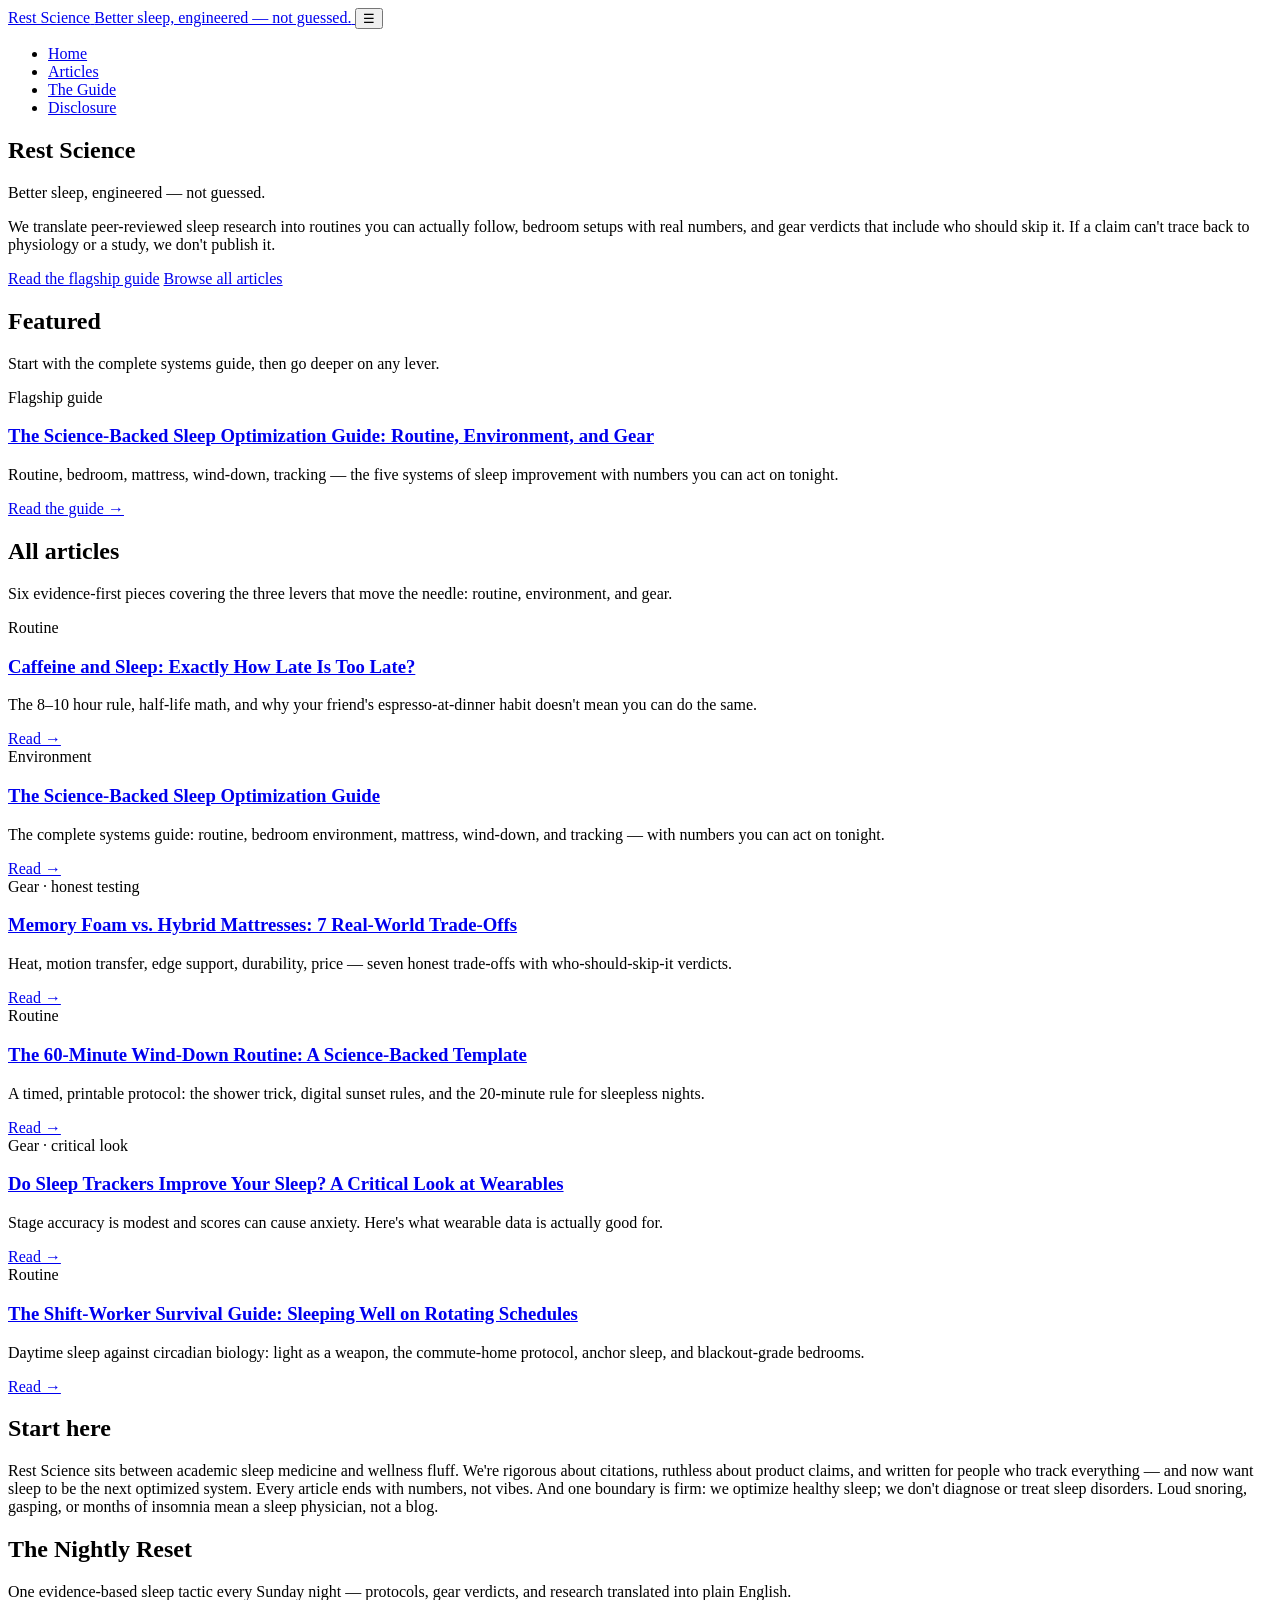
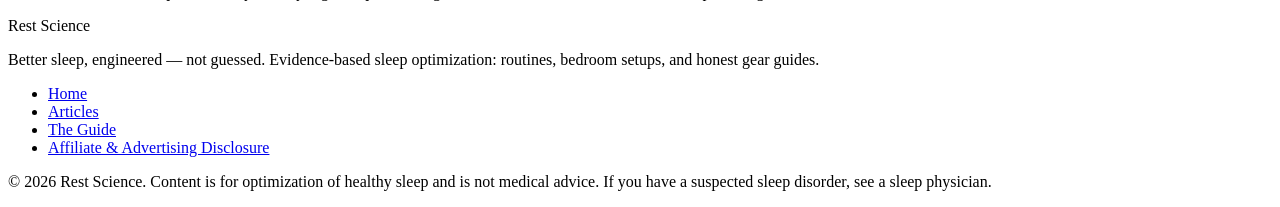
==== index.html @ cabb4f99 "Initial upload: Rest Science - sleep optimization" ====
<!DOCTYPE html>
<html lang="en">
<head>
  <meta charset="utf-8">
  <meta name="viewport" content="width=device-width, initial-scale=1">
  <title>Rest Science — Better Sleep, Engineered, Not Guessed</title>
  <meta name="description" content="Rest Science turns peer-reviewed sleep research into practical routines, bedroom setups, and honest gear guides. Evidence-first sleep optimization — no vibes, no miracle gadgets.">
  <meta property="og:title" content="Rest Science — Better Sleep, Engineered, Not Guessed">
  <meta property="og:description" content="Evidence-based sleep improvement: routines, bedroom environment, and honest gear guides, all traced to real sleep physiology.">
  <meta property="og:type" content="website">
  <meta property="og:url" content="https://sleep-optimization.pages.dev/">
  <!-- MEDIVAVINE/JOURNEY: paste ad network script here -->
  <link rel="stylesheet" href="styles.css">
  <link rel="icon" href="data:image/svg+xml,<svg xmlns='http://www.w3.org/2000/svg' viewBox='0 0 100 100'><circle cx='50' cy='50' r='44' fill='%234338ca'/><path d='M64 22a30 30 0 1 0 14 56 34 34 0 0 1-14-56z' fill='%2314142b'/></svg>">
</head>
<body>
  <header class="site-header">
    <div class="wrap">
      <a class="brand" href="index.html" aria-label="Rest Science home">
        <span class="brand-mark" aria-hidden="true"></span>
        <span>
          <span class="brand-name">Rest Science</span>
          <span class="brand-tag">Better sleep, engineered — not guessed.</span>
        </span>
      </a>
      <button class="nav-toggle" aria-label="Toggle navigation" aria-expanded="false" aria-controls="mainNav">☰</button>
      <nav class="main-nav" id="mainNav" aria-label="Main navigation">
        <ul>
          <li><a href="index.html">Home</a></li>
          <li><a href="index.html#articles">Articles</a></li>
          <li><a href="articles/the-science-backed-sleep-optimization-guide.html">The Guide</a></li>
          <li><a href="disclosure.html">Disclosure</a></li>
        </ul>
      </nav>
    </div>
  </header>

  <main>
    <section class="hero">
      <div class="hero-inner">
        <h1>Rest Science</h1>
        <p class="tagline">Better sleep, engineered — not guessed.</p>
        <p class="pitch">We translate peer-reviewed sleep research into routines you can actually follow, bedroom setups with real numbers, and gear verdicts that include who should skip it. If a claim can't trace back to physiology or a study, we don't publish it.</p>
        <div class="btn-row">
          <a class="btn" href="articles/the-science-backed-sleep-optimization-guide.html">Read the flagship guide</a>
          <a class="btn btn-ghost" href="#articles">Browse all articles</a>
        </div>
      </div>
    </section>

    <section class="section" aria-labelledby="featured-heading">
      <div class="wrap">
        <h2 class="section-title" id="featured-heading">Featured</h2>
        <p class="section-sub">Start with the complete systems guide, then go deeper on any lever.</p>
        <div class="card-grid">
          <article class="card card-featured">
            <span class="card-kicker">Flagship guide</span>
            <h3><a href="articles/the-science-backed-sleep-optimization-guide.html">The Science-Backed Sleep Optimization Guide: Routine, Environment, and Gear</a></h3>
            <p>Routine, bedroom, mattress, wind-down, tracking — the five systems of sleep improvement with numbers you can act on tonight.</p>
            <a class="read-more" href="articles/the-science-backed-sleep-optimization-guide.html">Read the guide →</a>
          </article>
        </div>
      </div>
    </section>

    <section class="section" id="articles" aria-labelledby="articles-heading" style="padding-top:0">
      <div class="wrap">
        <h2 class="section-title" id="articles-heading">All articles</h2>
        <p class="section-sub">Six evidence-first pieces covering the three levers that move the needle: routine, environment, and gear.</p>
        <div class="card-grid">
          <article class="card">
            <span class="card-kicker">Routine</span>
            <h3><a href="articles/caffeine-and-sleep-exactly-how-late-is-too-late.html">Caffeine and Sleep: Exactly How Late Is Too Late?</a></h3>
            <p>The 8–10 hour rule, half-life math, and why your friend's espresso-at-dinner habit doesn't mean you can do the same.</p>
            <a class="read-more" href="articles/caffeine-and-sleep-exactly-how-late-is-too-late.html">Read →</a>
          </article>
          <article class="card">
            <span class="card-kicker">Environment</span>
            <h3><a href="articles/the-science-backed-sleep-optimization-guide.html">The Science-Backed Sleep Optimization Guide</a></h3>
            <p>The complete systems guide: routine, bedroom environment, mattress, wind-down, and tracking — with numbers you can act on tonight.</p>
            <a class="read-more" href="articles/the-science-backed-sleep-optimization-guide.html">Read →</a>
          </article>
          <article class="card">
            <span class="card-kicker">Gear · honest testing</span>
            <h3><a href="articles/memory-foam-vs-hybrid-mattresses-7-real-world-trade-offs.html">Memory Foam vs. Hybrid Mattresses: 7 Real-World Trade-Offs</a></h3>
            <p>Heat, motion transfer, edge support, durability, price — seven honest trade-offs with who-should-skip-it verdicts.</p>
            <a class="read-more" href="articles/memory-foam-vs-hybrid-mattresses-7-real-world-trade-offs.html">Read →</a>
          </article>
          <article class="card">
            <span class="card-kicker">Routine</span>
            <h3><a href="articles/the-60-minute-wind-down-routine-a-science-backed-template.html">The 60-Minute Wind-Down Routine: A Science-Backed Template</a></h3>
            <p>A timed, printable protocol: the shower trick, digital sunset rules, and the 20-minute rule for sleepless nights.</p>
            <a class="read-more" href="articles/the-60-minute-wind-down-routine-a-science-backed-template.html">Read →</a>
          </article>
          <article class="card">
            <span class="card-kicker">Gear · critical look</span>
            <h3><a href="articles/do-sleep-trackers-improve-your-sleep-a-critical-look-at-wearables.html">Do Sleep Trackers Improve Your Sleep? A Critical Look at Wearables</a></h3>
            <p>Stage accuracy is modest and scores can cause anxiety. Here's what wearable data is actually good for.</p>
            <a class="read-more" href="articles/do-sleep-trackers-improve-your-sleep-a-critical-look-at-wearables.html">Read →</a>
          </article>
          <article class="card">
            <span class="card-kicker">Routine</span>
            <h3><a href="articles/the-shift-worker-survival-guide.html">The Shift-Worker Survival Guide: Sleeping Well on Rotating Schedules</a></h3>
            <p>Daytime sleep against circadian biology: light as a weapon, the commute-home protocol, anchor sleep, and blackout-grade bedrooms.</p>
            <a class="read-more" href="articles/the-shift-worker-survival-guide.html">Read →</a>
          </article>
        </div>
      </div>
    </section>

    <section class="section band" aria-labelledby="start-heading">
      <div class="wrap">
        <div class="start-here">
          <h2 id="start-heading">Start here</h2>
          <p>Rest Science sits between academic sleep medicine and wellness fluff. We're rigorous about citations, ruthless about product claims, and written for people who track everything — and now want sleep to be the next optimized system. Every article ends with numbers, not vibes. And one boundary is firm: we optimize healthy sleep; we don't diagnose or treat sleep disorders. Loud snoring, gasping, or months of insomnia mean a sleep physician, not a blog.</p>
        </div>
        <div class="newsletter-card">
          <h2>The Nightly Reset</h2>
          <p>One evidence-based sleep tactic every Sunday night — protocols, gear verdicts, and research translated into plain English.</p>
          <!-- NEWSLETTER: paste Beehiiv/Substack embed here -->
        </div>
      </div>
    </section>
  </main>

  <footer class="site-footer">
    <div class="wrap">
      <div>
        <p class="footer-brand">Rest Science</p>
        <p class="footer-note">Better sleep, engineered — not guessed. Evidence-based sleep optimization: routines, bedroom setups, and honest gear guides.</p>
      </div>
      <nav class="footer-nav" aria-label="Footer navigation">
        <ul>
          <li><a href="index.html">Home</a></li>
          <li><a href="index.html#articles">Articles</a></li>
          <li><a href="articles/the-science-backed-sleep-optimization-guide.html">The Guide</a></li>
          <li><a href="disclosure.html">Affiliate &amp; Advertising Disclosure</a></li>
        </ul>
      </nav>
      <p class="footer-copy">© 2026 Rest Science. Content is for optimization of healthy sleep and is not medical advice. If you have a suspected sleep disorder, see a sleep physician.</p>
    </div>
  </footer>

  <script>
    (function () {
      var btn = document.querySelector('.nav-toggle');
      var nav = document.getElementById('mainNav');
      if (!btn || !nav) return;
      btn.addEventListener('click', function () {
        var open = nav.classList.toggle('open');
        btn.setAttribute('aria-expanded', open ? 'true' : 'false');
      });
    })();
  </script>
</body>
</html>
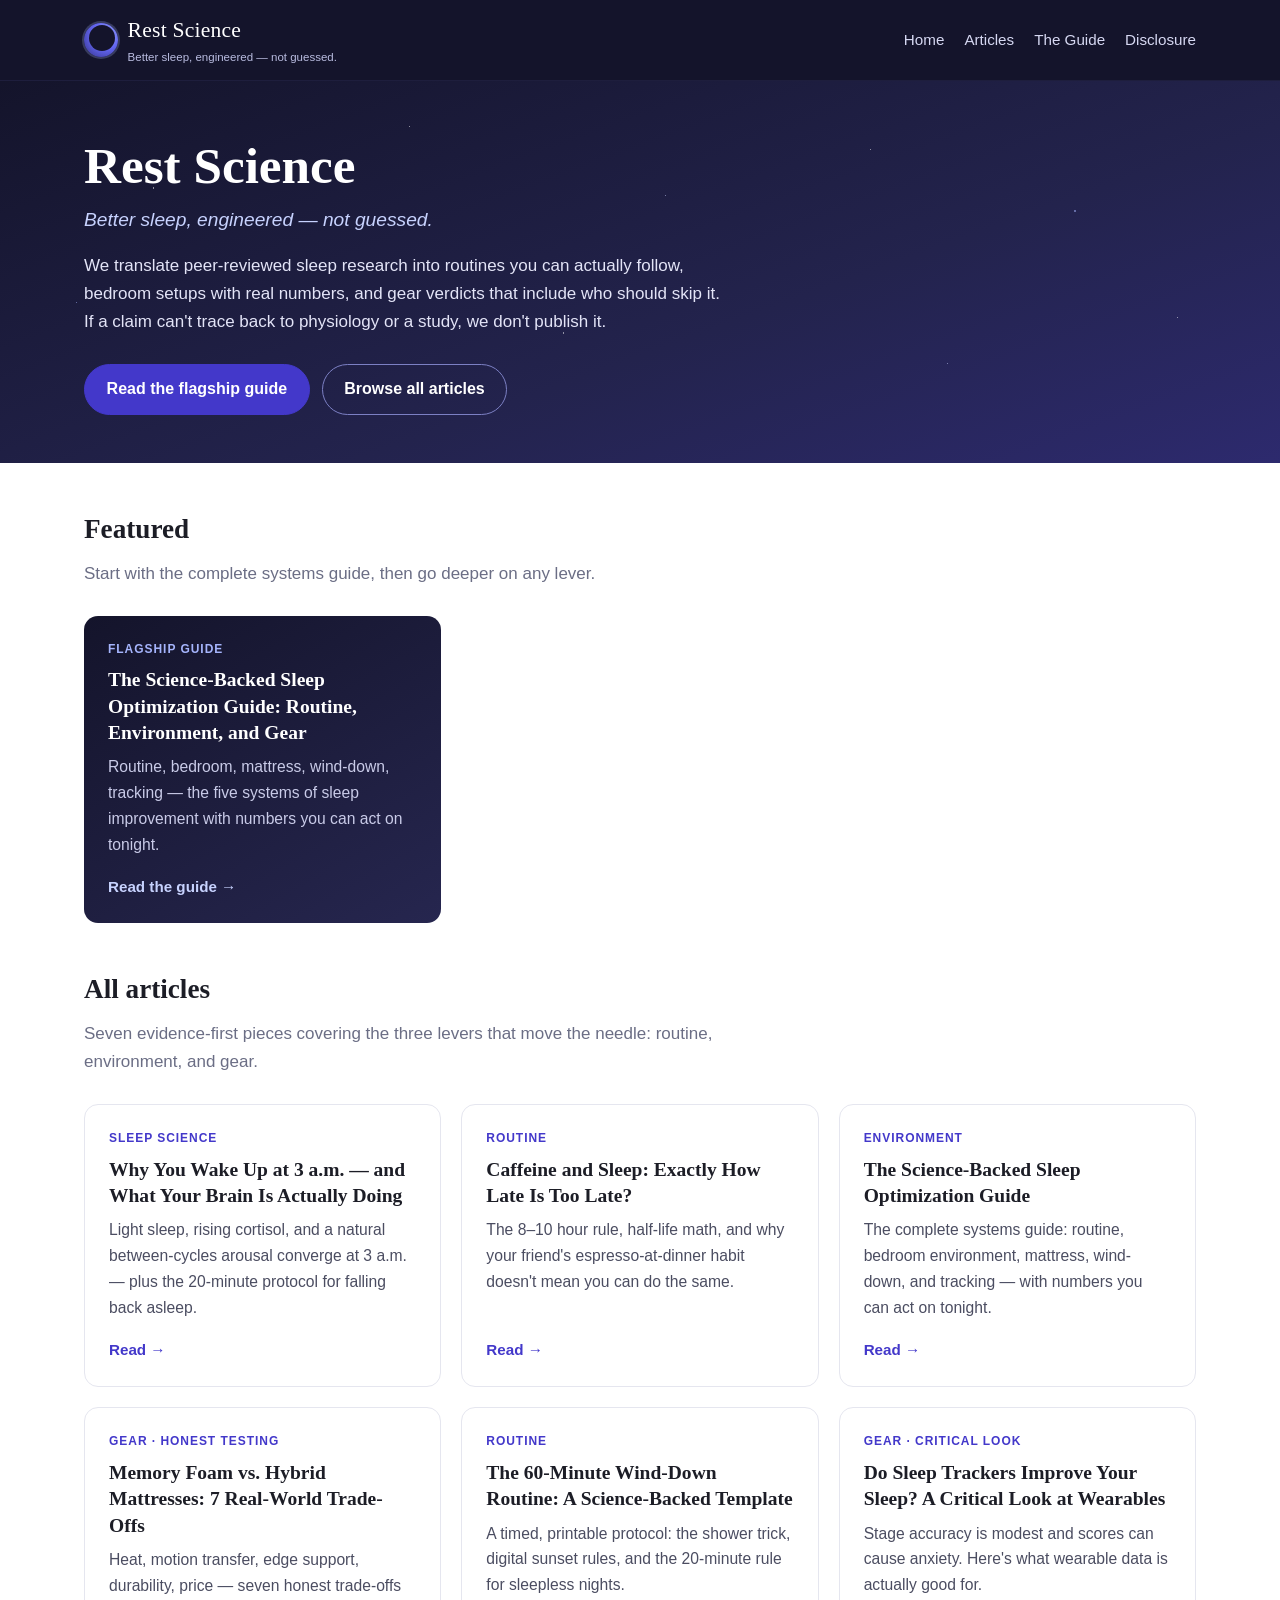
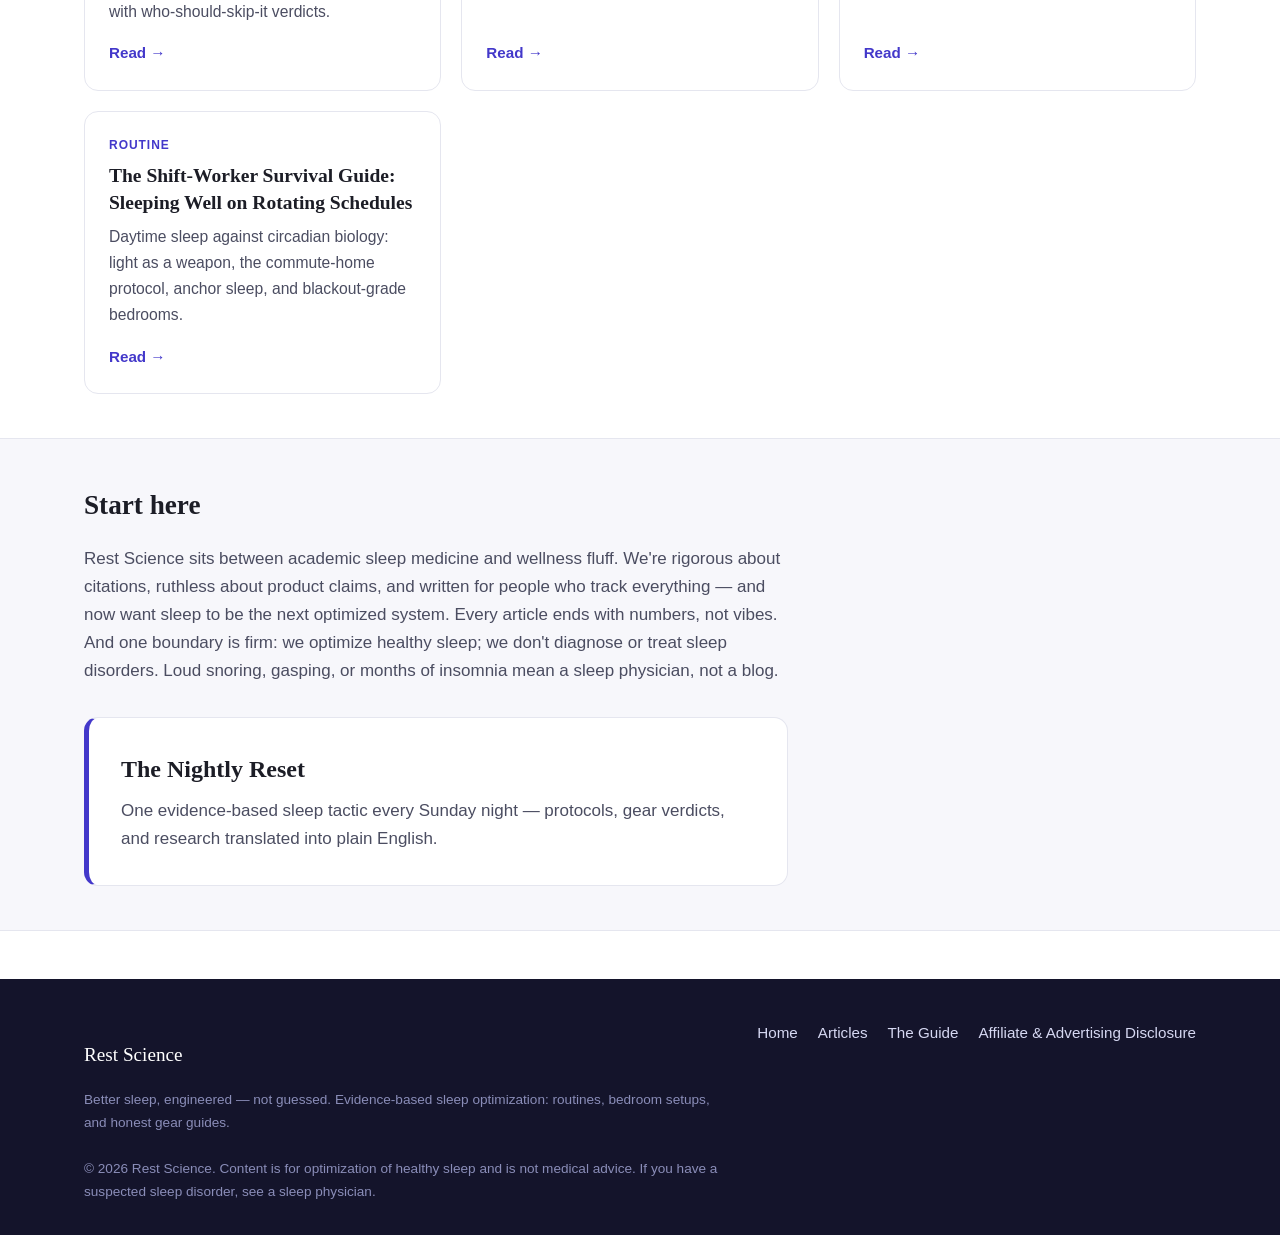
==== commit 0dc8f223: "Sync index.html with new article" ====
--- a/index.html
+++ b/index.html
@@ -66,8 +66,14 @@
     <section class="section" id="articles" aria-labelledby="articles-heading" style="padding-top:0">
       <div class="wrap">
         <h2 class="section-title" id="articles-heading">All articles</h2>
-        <p class="section-sub">Six evidence-first pieces covering the three levers that move the needle: routine, environment, and gear.</p>
+        <p class="section-sub">Seven evidence-first pieces covering the three levers that move the needle: routine, environment, and gear.</p>
         <div class="card-grid">
+          <article class="card">
+            <span class="card-kicker">Sleep science</span>
+            <h3><a href="articles/why-you-wake-up-at-3am-and-what-your-brain-is-actually-doing.html">Why You Wake Up at 3 a.m. — and What Your Brain Is Actually Doing</a></h3>
+            <p>Light sleep, rising cortisol, and a natural between-cycles arousal converge at 3 a.m. — plus the 20-minute protocol for falling back asleep.</p>
+            <a class="read-more" href="articles/why-you-wake-up-at-3am-and-what-your-brain-is-actually-doing.html">Read →</a>
+          </article>
           <article class="card">
             <span class="card-kicker">Routine</span>
             <h3><a href="articles/caffeine-and-sleep-exactly-how-late-is-too-late.html">Caffeine and Sleep: Exactly How Late Is Too Late?</a></h3>
--- a/styles.css
+++ b/styles.css
@@ -0,0 +1,280 @@
+/* Rest Science — sleep-optimization editorial blog styles
+   Mobile-first, no frameworks. Accent: deep indigo (#4338ca). */
+
+:root {
+  --accent: #4338ca;
+  --accent-dark: #3730a3;
+  --accent-soft: #eef0ff;
+  --ink: #1c1d26;
+  --ink-soft: #4b4d61;
+  --muted: #6b6e85;
+  --bg: #ffffff;
+  --bg-wash: #f7f7fb;
+  --night: #14142b;
+  --night-soft: #1e1e3d;
+  --line: #e5e6ef;
+  --radius: 14px;
+  --maxw: 72rem;
+  --maxw-article: 44rem;
+  --font: -apple-system, BlinkMacSystemFont, "Segoe UI", Inter, Roboto,
+    "Helvetica Neue", Arial, sans-serif;
+  --serif: Georgia, "Times New Roman", "Noto Serif", serif;
+}
+
+* { box-sizing: border-box; }
+html { scroll-behavior: smooth; }
+body {
+  margin: 0;
+  font-family: var(--font);
+  color: var(--ink);
+  background: var(--bg);
+  line-height: 1.65;
+  font-size: 1.0625rem;
+  -webkit-font-smoothing: antialiased;
+}
+
+img, svg { max-width: 100%; height: auto; }
+a { color: var(--accent); text-decoration: none; }
+a:hover { text-decoration: underline; }
+
+.wrap { max-width: var(--maxw); margin: 0 auto; padding: 0 1.25rem; }
+
+/* ---------- Header / nav ---------- */
+.site-header {
+  background: var(--night);
+  color: #fff;
+  position: sticky;
+  top: 0;
+  z-index: 50;
+  border-bottom: 1px solid var(--night-soft);
+}
+.site-header .wrap {
+  display: flex;
+  align-items: center;
+  justify-content: space-between;
+  gap: 1rem;
+  padding-top: 0.8rem;
+  padding-bottom: 0.8rem;
+}
+.brand { display: flex; align-items: center; gap: 0.6rem; color: #fff; }
+.brand:hover { text-decoration: none; }
+.brand-mark {
+  width: 34px; height: 34px; border-radius: 50%;
+  background: radial-gradient(circle at 65% 35%, #a5b4fc 0%, #6366f1 45%, #312e81 100%);
+  position: relative; flex: 0 0 auto;
+  box-shadow: 0 0 0 2px rgba(165,180,252,.25);
+}
+.brand-mark::after { /* crescent notch */
+  content: ""; position: absolute; right: 3px; top: 2px;
+  width: 26px; height: 26px; border-radius: 50%;
+  background: var(--night);
+}
+.brand-name { font-family: var(--serif); font-size: 1.35rem; letter-spacing: .01em; }
+.brand-tag { display: block; font-size: .72rem; color: #b9bce0; font-family: var(--font); }
+
+.main-nav ul {
+  list-style: none; margin: 0; padding: 0;
+  display: flex; gap: 1.25rem;
+}
+.main-nav a { color: #d6d8f2; font-size: .95rem; }
+.main-nav a:hover { color: #fff; }
+.nav-toggle {
+  display: none;
+  background: none; border: 1px solid #3d3f6e; border-radius: 8px;
+  color: #fff; font-size: 1.25rem; line-height: 1;
+  padding: .45rem .65rem; cursor: pointer;
+}
+
+/* ---------- Hero ---------- */
+.hero {
+  background: linear-gradient(160deg, var(--night) 0%, #23234d 60%, #2d2a6e 100%);
+  color: #fff;
+  padding: 3.5rem 0 3rem;
+  position: relative;
+  overflow: hidden;
+}
+.hero::before { /* starfield */
+  content: "";
+  position: absolute; inset: 0; pointer-events: none; opacity: .5;
+  background-image:
+    radial-gradient(1.5px 1.5px at 12% 28%, #fff 50%, transparent 51%),
+    radial-gradient(1px 1px at 32% 12%, #fff 50%, transparent 51%),
+    radial-gradient(1.5px 1.5px at 52% 30%, #c7d2fe 50%, transparent 51%),
+    radial-gradient(1px 1px at 68% 18%, #fff 50%, transparent 51%),
+    radial-gradient(2px 2px at 84% 34%, #a5b4fc 50%, transparent 51%),
+    radial-gradient(1px 1px at 92% 62%, #fff 50%, transparent 51%),
+    radial-gradient(1.5px 1.5px at 44% 66%, #fff 50%, transparent 51%),
+    radial-gradient(1px 1px at 74% 74%, #c7d2fe 50%, transparent 51%),
+    radial-gradient(1.5px 1.5px at 22% 78%, #fff 50%, transparent 51%),
+    radial-gradient(1px 1px at 6% 58%, #a5b4fc 50%, transparent 51%);
+}
+.hero-inner { position: relative; max-width: var(--maxw); margin: 0 auto; padding: 0 1.25rem; }
+.hero h1 {
+  font-family: var(--serif);
+  font-size: clamp(2.1rem, 5vw, 3.2rem);
+  margin: 0 0 .5rem; line-height: 1.15;
+}
+.hero .tagline { font-size: 1.2rem; color: #c7d2fe; margin: 0 0 1rem; font-style: italic; }
+.hero .pitch { max-width: 40rem; color: #e3e4f7; margin: 0 0 1.75rem; }
+.hero .btn-row { display: flex; flex-wrap: wrap; gap: .75rem; }
+
+/* ---------- Buttons ---------- */
+.btn {
+  display: inline-block;
+  background: var(--accent); color: #fff;
+  padding: .7rem 1.35rem; border-radius: 999px;
+  font-weight: 600; font-size: 1rem;
+  border: 1px solid var(--accent);
+}
+.btn:hover { background: var(--accent-dark); border-color: var(--accent-dark); text-decoration: none; }
+.btn-ghost {
+  background: transparent; color: #fff; border: 1px solid #7c80c4;
+}
+.btn-ghost:hover { background: rgba(255,255,255,.08); border-color: #a5b4fc; }
+
+/* ---------- Sections ---------- */
+.section { padding: 2.75rem 0; }
+.section-title {
+  font-family: var(--serif);
+  font-size: 1.7rem; margin: 0 0 .5rem;
+}
+.section-sub { color: var(--muted); margin: 0 0 1.75rem; max-width: 44rem; }
+
+/* ---------- Cards ---------- */
+.card-grid {
+  display: grid;
+  grid-template-columns: 1fr;
+  gap: 1.25rem;
+}
+.card {
+  border: 1px solid var(--line); border-radius: var(--radius);
+  padding: 1.5rem; background: #fff;
+  display: flex; flex-direction: column; gap: .5rem;
+  transition: box-shadow .18s ease, transform .18s ease;
+}
+.card:hover { box-shadow: 0 10px 28px rgba(20,20,60,.10); transform: translateY(-2px); }
+.card-kicker {
+  font-size: .75rem; font-weight: 700; letter-spacing: .08em;
+  text-transform: uppercase; color: var(--accent);
+}
+.card h3 { margin: 0; font-size: 1.22rem; line-height: 1.35; font-family: var(--serif); }
+.card h3 a { color: var(--ink); }
+.card h3 a:hover { color: var(--accent); }
+.card p { margin: 0; color: var(--ink-soft); font-size: .98rem; flex: 1; }
+.card .read-more { font-weight: 600; font-size: .95rem; margin-top: .5rem; }
+
+.card-featured {
+  background: linear-gradient(150deg, var(--night) 0%, #26264f 100%);
+  color: #eef0ff; border: none;
+}
+.card-featured h3 a { color: #fff; }
+.card-featured h3 a:hover { color: #c7d2fe; }
+.card-featured p { color: #c9cbe8; }
+.card-featured .card-kicker { color: #a5b4fc; }
+.card-featured .read-more { color: #c7d2fe; }
+
+/* ---------- Start-here / newsletter band ---------- */
+.band { background: var(--bg-wash); border-top: 1px solid var(--line); border-bottom: 1px solid var(--line); }
+.start-here { max-width: var(--maxw-article); }
+.start-here h2 { font-family: var(--serif); font-size: 1.7rem; margin: 0 0 .75rem; }
+.start-here p { color: var(--ink-soft); }
+
+.newsletter-card {
+  border: 1px solid var(--line); border-radius: var(--radius);
+  background: #fff; padding: 2rem; margin-top: 2rem;
+  max-width: var(--maxw-article);
+  border-left: 5px solid var(--accent);
+}
+.newsletter-card h2 { font-family: var(--serif); margin: 0 0 .5rem; font-size: 1.5rem; }
+.newsletter-card p { margin: 0; color: var(--ink-soft); }
+
+/* ---------- Article pages ---------- */
+.breadcrumb { font-size: .9rem; color: var(--muted); margin: 1.5rem 0 .5rem; }
+.breadcrumb a { color: var(--accent); }
+
+.article-body { max-width: var(--maxw-article); }
+.article-body h1 {
+  font-family: var(--serif);
+  font-size: clamp(1.9rem, 4.5vw, 2.6rem);
+  line-height: 1.2; margin: .5rem 0 1rem;
+}
+.byline { display: flex; flex-wrap: wrap; gap: .5rem 1rem; color: var(--muted); font-size: .92rem; margin-bottom: 1rem; }
+.byline .author { font-weight: 600; color: var(--ink-soft); }
+.lede { font-size: 1.15rem; color: var(--ink-soft); margin: 0 0 1.5rem; }
+.article-body h2 {
+  font-family: var(--serif); font-size: 1.5rem;
+  margin: 2.25rem 0 .75rem; padding-top: 1rem;
+  border-top: 1px solid var(--line);
+}
+.article-body h3 { font-size: 1.15rem; margin: 1.5rem 0 .5rem; }
+.article-body p, .article-body li { color: var(--ink-soft); }
+.article-body p strong, .article-body li strong { color: var(--ink); }
+.article-body ul, .article-body ol { padding-left: 1.4rem; }
+.article-body li { margin-bottom: .45rem; }
+.callout {
+  background: var(--accent-soft); border-left: 4px solid var(--accent);
+  border-radius: 0 var(--radius) var(--radius) 0;
+  padding: 1rem 1.25rem; margin: 1.5rem 0;
+}
+.callout p { margin: 0; }
+.disclosure-notice {
+  font-size: .88rem; color: var(--muted);
+  background: var(--bg-wash); border: 1px solid var(--line);
+  border-radius: 10px; padding: .8rem 1rem; margin: 1rem 0 1.5rem;
+}
+.disclosure-notice a { font-weight: 600; }
+.faq { margin-top: 1rem; }
+.faq h3 { font-size: 1.05rem; margin: 1.1rem 0 .25rem; color: var(--ink); }
+.faq p { margin: 0 0 .5rem; }
+
+.keep-reading { margin-top: 3rem; padding-top: 1.5rem; border-top: 2px solid var(--night); }
+.keep-reading h2 { font-family: var(--serif); font-size: 1.4rem; margin: 0 0 1rem; border: none; padding: 0; }
+.keep-reading ul { list-style: none; padding: 0; margin: 0; display: grid; gap: .6rem; }
+.keep-reading li a { font-weight: 600; }
+.keep-reading li span { display: block; color: var(--muted); font-size: .9rem; font-weight: 400; }
+
+/* ---------- Disclosure ---------- */
+.disclosure-body { max-width: var(--maxw-article); }
+.disclosure-body h1 { font-family: var(--serif); font-size: 2.1rem; margin: 1rem 0; }
+.disclosure-body h2 { font-size: 1.3rem; margin: 2rem 0 .5rem; }
+.disclosure-body p, .disclosure-body li { color: var(--ink-soft); }
+
+/* ---------- Footer ---------- */
+.site-footer {
+  background: var(--night); color: #b9bce0;
+  padding: 2.5rem 0 2rem; margin-top: 3rem;
+}
+.site-footer .wrap { display: grid; gap: 1.5rem; }
+.footer-nav ul { list-style: none; margin: 0; padding: 0; display: flex; flex-wrap: wrap; gap: 1.25rem; }
+.footer-nav a { color: #d6d8f2; font-size: .95rem; }
+.footer-brand { font-family: var(--serif); color: #fff; font-size: 1.2rem; }
+.footer-note { font-size: .85rem; color: #8a8db8; margin: 0; }
+.footer-copy { font-size: .85rem; color: #8a8db8; margin: 0; }
+
+/* ---------- Tablet / desktop ---------- */
+@media (min-width: 560px) {
+  .card-grid { grid-template-columns: repeat(2, 1fr); }
+}
+@media (min-width: 960px) {
+  .card-grid { grid-template-columns: repeat(3, 1fr); }
+  .site-footer .wrap { grid-template-columns: 1fr auto; align-items: start; }
+}
+
+@media (max-width: 720px) {
+  .nav-toggle { display: block; }
+  .main-nav {
+    display: none;
+    position: absolute; top: 100%; left: 0; right: 0;
+    background: var(--night-soft);
+    border-bottom: 1px solid #2c2d58;
+    padding: .5rem 1.25rem 1rem;
+  }
+  .main-nav.open { display: block; }
+  .main-nav ul { flex-direction: column; gap: .75rem; }
+  .site-header { position: relative; }
+  .site-header .wrap { position: relative; }
+}
+@media (prefers-reduced-motion: reduce) {
+  html { scroll-behavior: auto; }
+  * { transition: none !important; }
+}
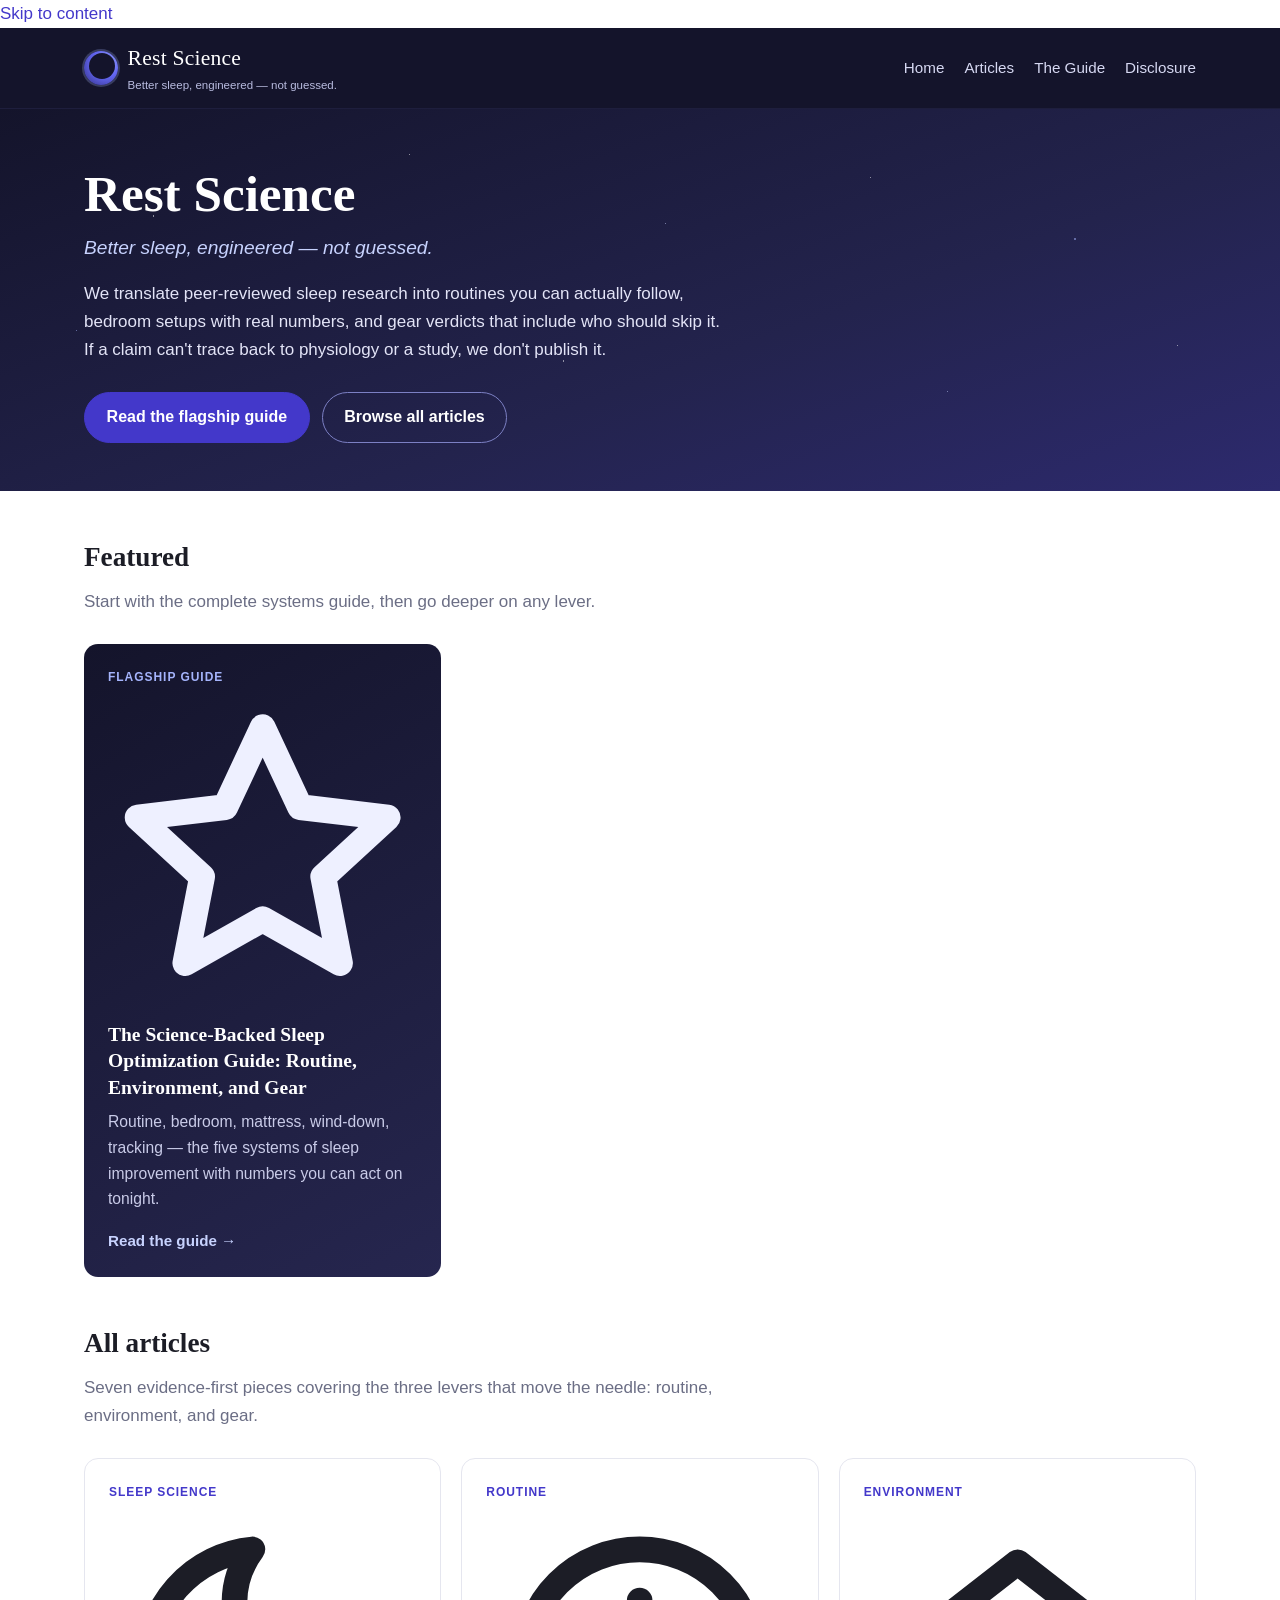
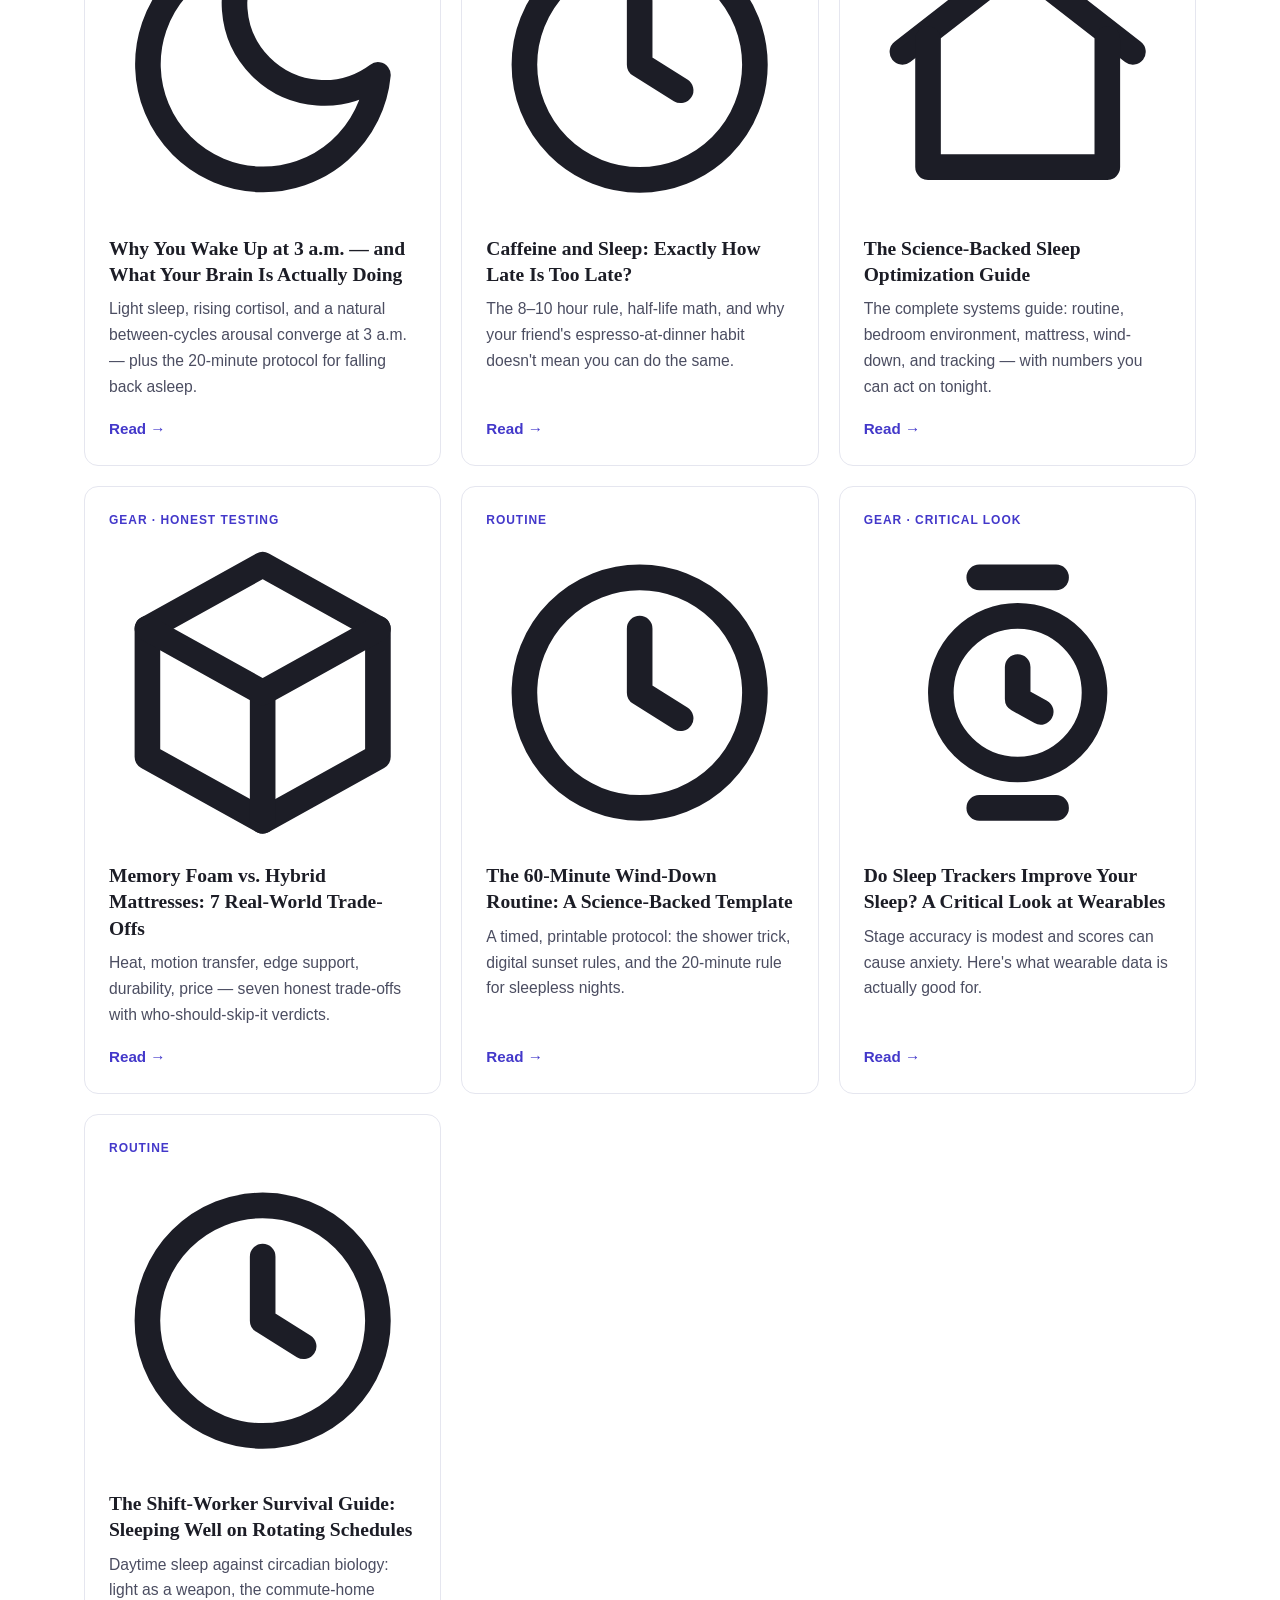
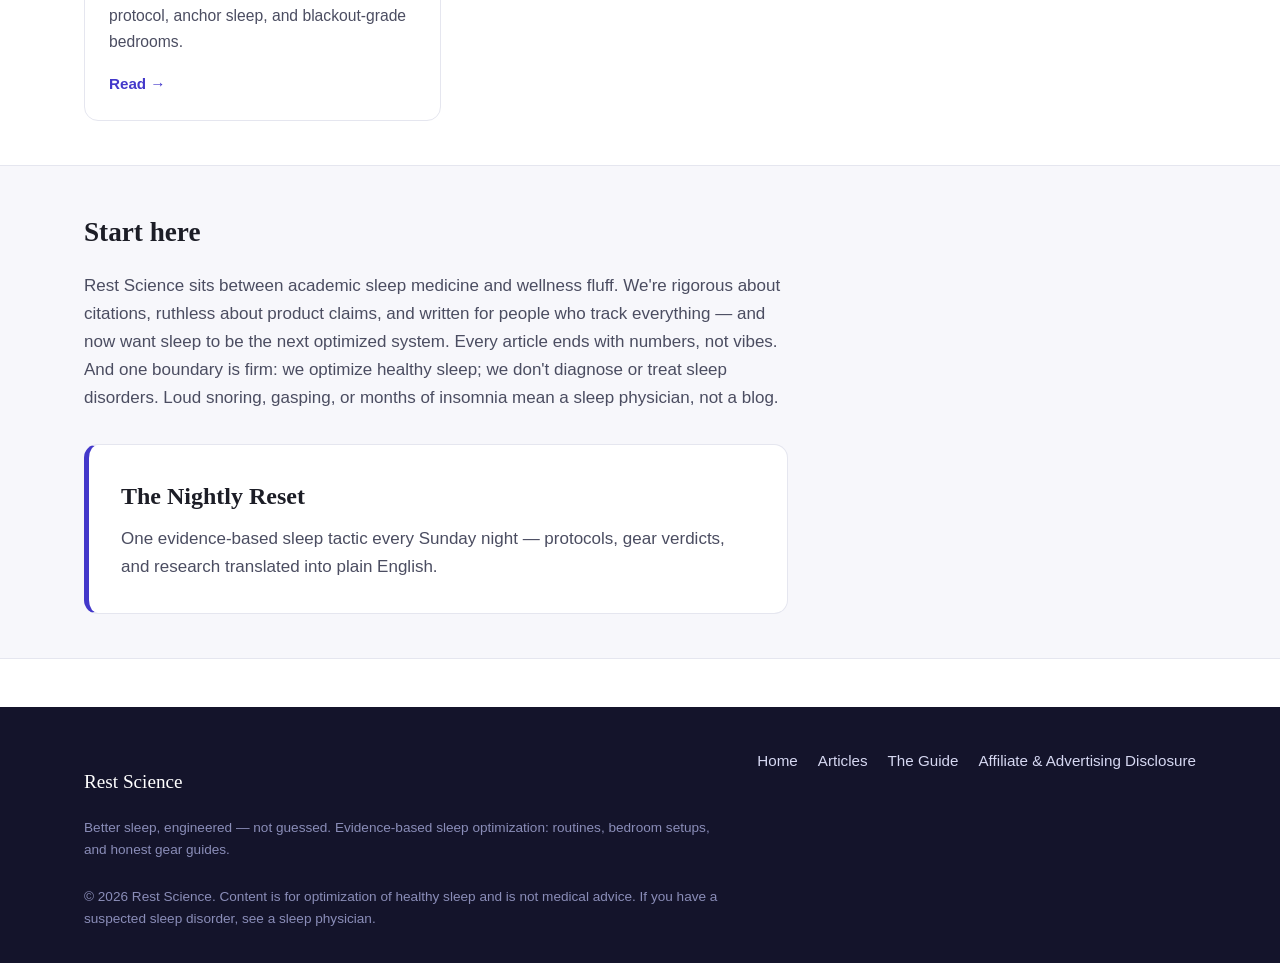
==== commit 8dc1b973: "Improvement pass: update index.html" ====
--- a/index.html
+++ b/index.html
@@ -14,6 +14,7 @@
   <link rel="icon" href="data:image/svg+xml,<svg xmlns='http://www.w3.org/2000/svg' viewBox='0 0 100 100'><circle cx='50' cy='50' r='44' fill='%234338ca'/><path d='M64 22a30 30 0 1 0 14 56 34 34 0 0 1-14-56z' fill='%2314142b'/></svg>">
 </head>
 <body>
+  <a class="skip-link" href="#main-content">Skip to content</a>
   <header class="site-header">
     <div class="wrap">
       <a class="brand" href="index.html" aria-label="Rest Science home">
@@ -35,7 +36,7 @@
     </div>
   </header>
 
-  <main>
+  <main id="main-content">
     <section class="hero">
       <div class="hero-inner">
         <h1>Rest Science</h1>
@@ -55,6 +56,7 @@
         <div class="card-grid">
           <article class="card card-featured">
             <span class="card-kicker">Flagship guide</span>
+            <div class="card-art" aria-hidden="true"><svg viewBox="0 0 24 24" fill="none" stroke="currentColor" stroke-width="2" stroke-linecap="round" stroke-linejoin="round"><path d="M12 2.5l2.9 6.2 6.8.8-5 4.6 1.3 6.7L12 17.4 6 20.8l1.3-6.7-5-4.6 6.8-.8z"/></svg></div>
             <h3><a href="articles/the-science-backed-sleep-optimization-guide.html">The Science-Backed Sleep Optimization Guide: Routine, Environment, and Gear</a></h3>
             <p>Routine, bedroom, mattress, wind-down, tracking — the five systems of sleep improvement with numbers you can act on tonight.</p>
             <a class="read-more" href="articles/the-science-backed-sleep-optimization-guide.html">Read the guide →</a>
@@ -70,42 +72,49 @@
         <div class="card-grid">
           <article class="card">
             <span class="card-kicker">Sleep science</span>
+            <div class="card-art" aria-hidden="true"><svg viewBox="0 0 24 24" fill="none" stroke="currentColor" stroke-width="2" stroke-linecap="round" stroke-linejoin="round"><path d="M21 12.8A9 9 0 1 1 11.2 3a7 7 0 0 0 9.8 9.8z"/></svg></div>
             <h3><a href="articles/why-you-wake-up-at-3am-and-what-your-brain-is-actually-doing.html">Why You Wake Up at 3 a.m. — and What Your Brain Is Actually Doing</a></h3>
             <p>Light sleep, rising cortisol, and a natural between-cycles arousal converge at 3 a.m. — plus the 20-minute protocol for falling back asleep.</p>
             <a class="read-more" href="articles/why-you-wake-up-at-3am-and-what-your-brain-is-actually-doing.html">Read →</a>
           </article>
           <article class="card">
             <span class="card-kicker">Routine</span>
+            <div class="card-art" aria-hidden="true"><svg viewBox="0 0 24 24" fill="none" stroke="currentColor" stroke-width="2" stroke-linecap="round" stroke-linejoin="round"><circle cx="12" cy="12" r="9"/><path d="M12 7v5l3.2 2"/></svg></div>
             <h3><a href="articles/caffeine-and-sleep-exactly-how-late-is-too-late.html">Caffeine and Sleep: Exactly How Late Is Too Late?</a></h3>
             <p>The 8–10 hour rule, half-life math, and why your friend's espresso-at-dinner habit doesn't mean you can do the same.</p>
             <a class="read-more" href="articles/caffeine-and-sleep-exactly-how-late-is-too-late.html">Read →</a>
           </article>
           <article class="card">
             <span class="card-kicker">Environment</span>
+            <div class="card-art" aria-hidden="true"><svg viewBox="0 0 24 24" fill="none" stroke="currentColor" stroke-width="2" stroke-linecap="round" stroke-linejoin="round"><path d="M3 11l9-7 9 7"/><path d="M5 10v10h14V10"/></svg></div>
             <h3><a href="articles/the-science-backed-sleep-optimization-guide.html">The Science-Backed Sleep Optimization Guide</a></h3>
             <p>The complete systems guide: routine, bedroom environment, mattress, wind-down, and tracking — with numbers you can act on tonight.</p>
             <a class="read-more" href="articles/the-science-backed-sleep-optimization-guide.html">Read →</a>
           </article>
           <article class="card">
             <span class="card-kicker">Gear · honest testing</span>
+            <div class="card-art" aria-hidden="true"><svg viewBox="0 0 24 24" fill="none" stroke="currentColor" stroke-width="2" stroke-linecap="round" stroke-linejoin="round"><path d="M12 2l9 5v10l-9 5-9-5V7z"/><path d="M12 22V12"/><path d="M3 7l9 5 9-5"/></svg></div>
             <h3><a href="articles/memory-foam-vs-hybrid-mattresses-7-real-world-trade-offs.html">Memory Foam vs. Hybrid Mattresses: 7 Real-World Trade-Offs</a></h3>
             <p>Heat, motion transfer, edge support, durability, price — seven honest trade-offs with who-should-skip-it verdicts.</p>
             <a class="read-more" href="articles/memory-foam-vs-hybrid-mattresses-7-real-world-trade-offs.html">Read →</a>
           </article>
           <article class="card">
             <span class="card-kicker">Routine</span>
+            <div class="card-art" aria-hidden="true"><svg viewBox="0 0 24 24" fill="none" stroke="currentColor" stroke-width="2" stroke-linecap="round" stroke-linejoin="round"><circle cx="12" cy="12" r="9"/><path d="M12 7v5l3.2 2"/></svg></div>
             <h3><a href="articles/the-60-minute-wind-down-routine-a-science-backed-template.html">The 60-Minute Wind-Down Routine: A Science-Backed Template</a></h3>
             <p>A timed, printable protocol: the shower trick, digital sunset rules, and the 20-minute rule for sleepless nights.</p>
             <a class="read-more" href="articles/the-60-minute-wind-down-routine-a-science-backed-template.html">Read →</a>
           </article>
           <article class="card">
             <span class="card-kicker">Gear · critical look</span>
+            <div class="card-art" aria-hidden="true"><svg viewBox="0 0 24 24" fill="none" stroke="currentColor" stroke-width="2" stroke-linecap="round" stroke-linejoin="round"><circle cx="12" cy="12" r="6"/><path d="M12 10v2.5l1.8 1"/><path d="M9 3h6M9 21h6"/></svg></div>
             <h3><a href="articles/do-sleep-trackers-improve-your-sleep-a-critical-look-at-wearables.html">Do Sleep Trackers Improve Your Sleep? A Critical Look at Wearables</a></h3>
             <p>Stage accuracy is modest and scores can cause anxiety. Here's what wearable data is actually good for.</p>
             <a class="read-more" href="articles/do-sleep-trackers-improve-your-sleep-a-critical-look-at-wearables.html">Read →</a>
           </article>
           <article class="card">
             <span class="card-kicker">Routine</span>
+            <div class="card-art" aria-hidden="true"><svg viewBox="0 0 24 24" fill="none" stroke="currentColor" stroke-width="2" stroke-linecap="round" stroke-linejoin="round"><circle cx="12" cy="12" r="9"/><path d="M12 7v5l3.2 2"/></svg></div>
             <h3><a href="articles/the-shift-worker-survival-guide.html">The Shift-Worker Survival Guide: Sleeping Well on Rotating Schedules</a></h3>
             <p>Daytime sleep against circadian biology: light as a weapon, the commute-home protocol, anchor sleep, and blackout-grade bedrooms.</p>
             <a class="read-more" href="articles/the-shift-worker-survival-guide.html">Read →</a>
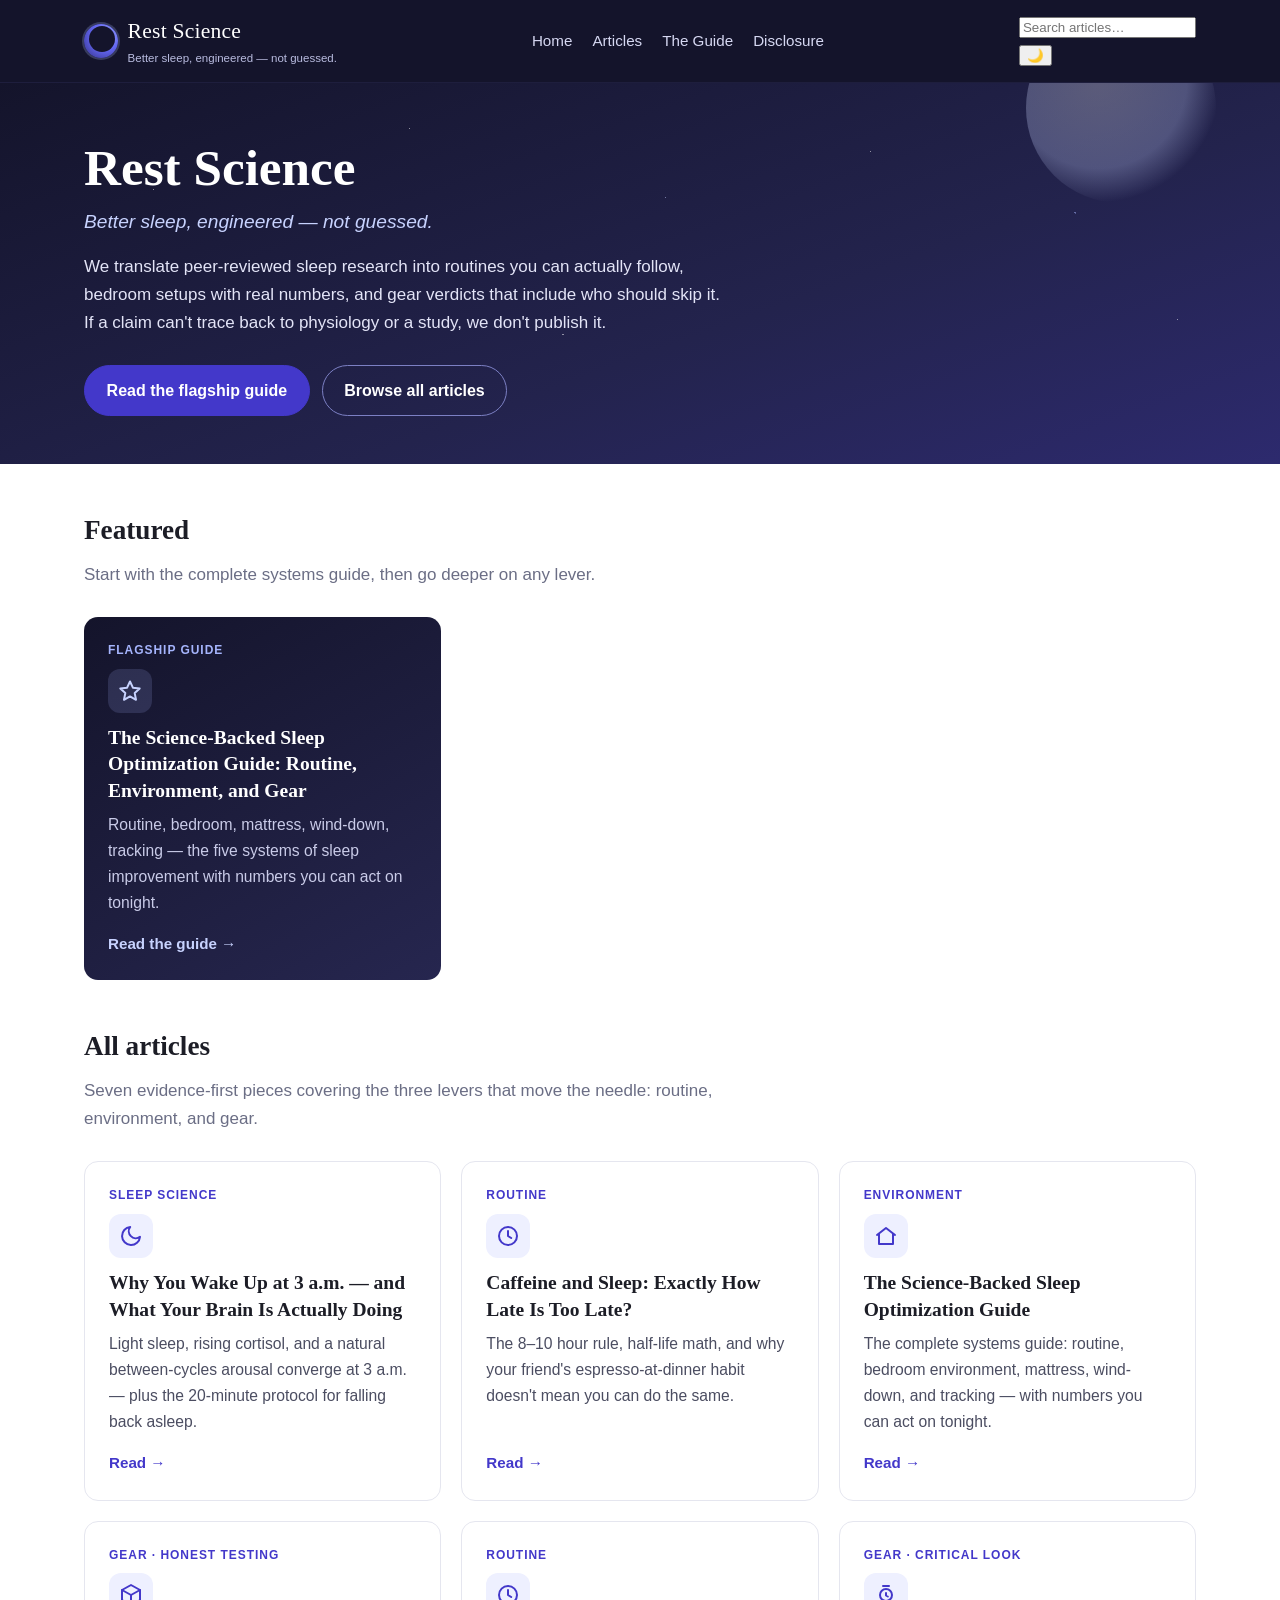
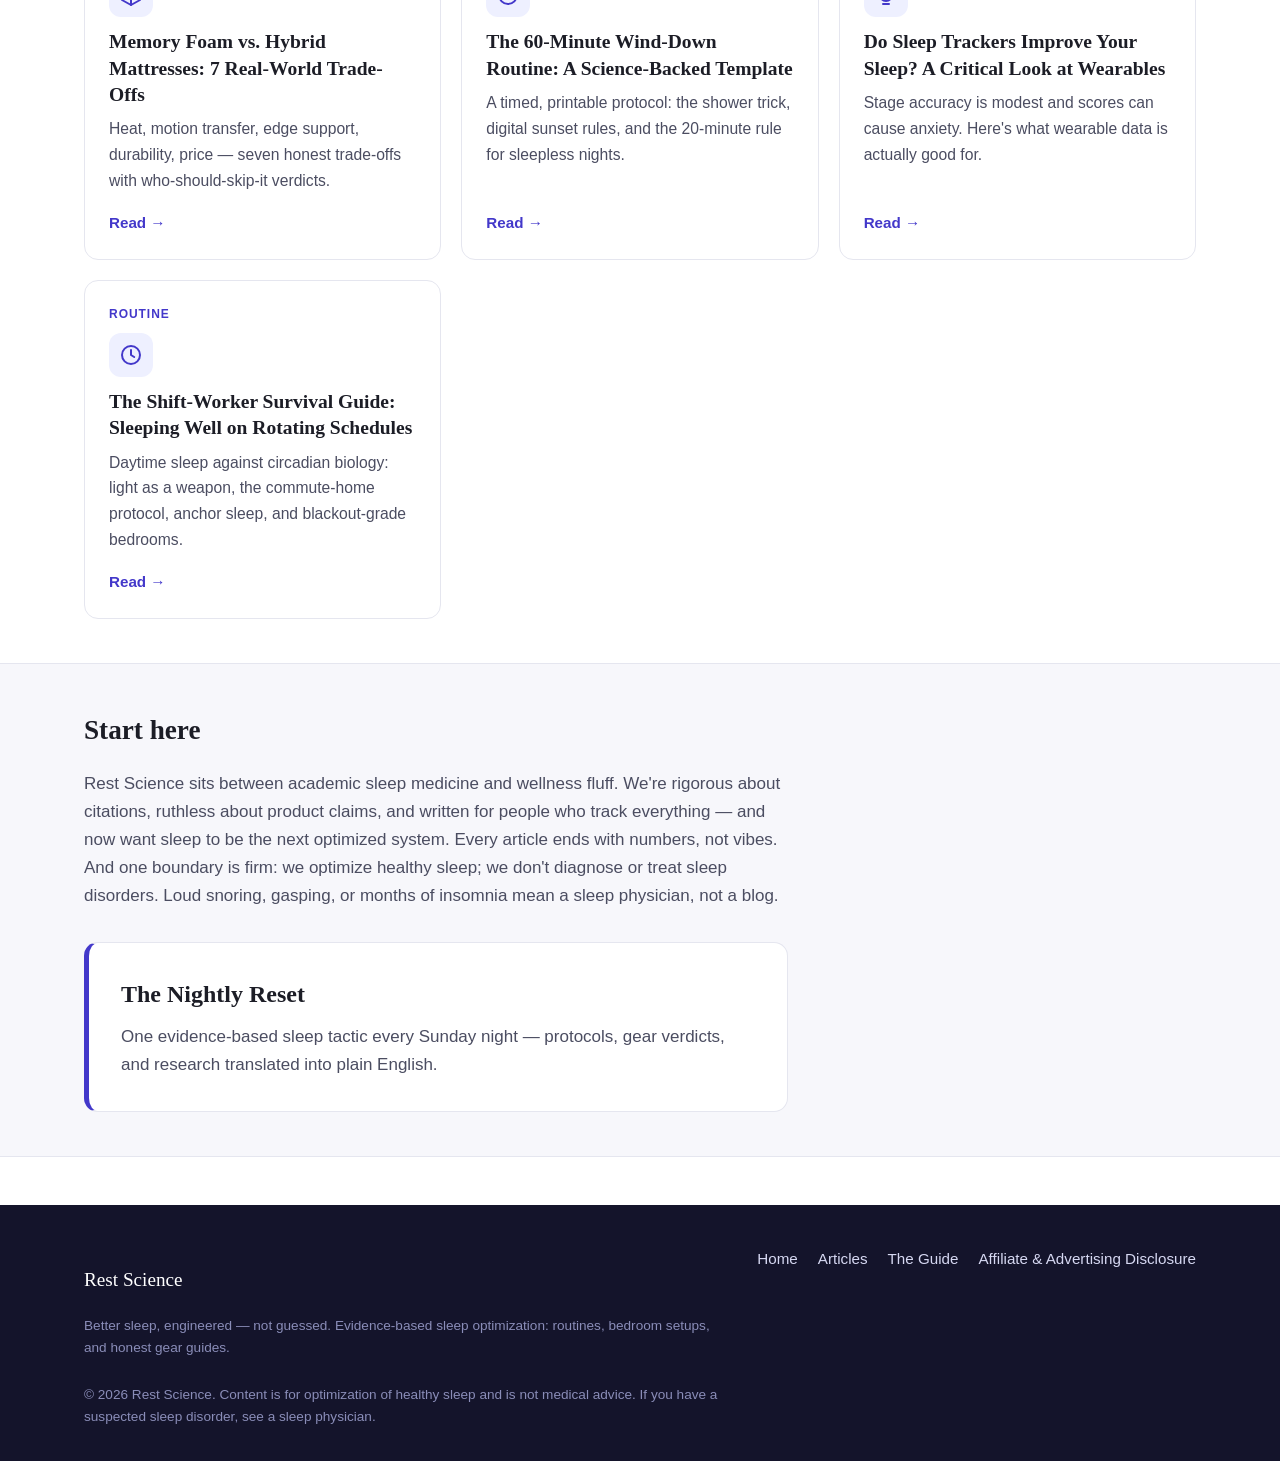
==== commit d0b85dbd: "Update index.html (functionality upgrade)" ====
--- a/index.html
+++ b/index.html
@@ -24,8 +24,7 @@
           <span class="brand-tag">Better sleep, engineered — not guessed.</span>
         </span>
       </a>
-      <button class="nav-toggle" aria-label="Toggle navigation" aria-expanded="false" aria-controls="mainNav">☰</button>
-      <nav class="main-nav" id="mainNav" aria-label="Main navigation">
+            <nav class="main-nav" id="mainNav" aria-label="Main navigation">
         <ul>
           <li><a href="index.html">Home</a></li>
           <li><a href="index.html#articles">Articles</a></li>
@@ -33,6 +32,14 @@
           <li><a href="disclosure.html">Disclosure</a></li>
         </ul>
       </nav>
+      <div class="header-actions">
+        <div class="site-search">
+          <input type="search" id="siteSearch" placeholder="Search articles&hellip;" autocomplete="off" aria-label="Search articles">
+          <ul class="search-results" id="searchResults" role="listbox" aria-label="Search results" hidden></ul>
+        </div>
+        <button class="theme-toggle" id="themeToggle" aria-label="Switch to dark mode" aria-pressed="false">&#x1F319;</button>
+        <button class="nav-toggle" aria-label="Toggle navigation" aria-expanded="false" aria-controls="mainNav">☰</button>
+      </div>
     </div>
   </header>
 
@@ -156,16 +163,6 @@
     </div>
   </footer>
 
-  <script>
-    (function () {
-      var btn = document.querySelector('.nav-toggle');
-      var nav = document.getElementById('mainNav');
-      if (!btn || !nav) return;
-      btn.addEventListener('click', function () {
-        var open = nav.classList.toggle('open');
-        btn.setAttribute('aria-expanded', open ? 'true' : 'false');
-      });
-    })();
-  </script>
+  <script src="assets/site.js"></script>
 </body>
 </html>
--- a/styles.css
+++ b/styles.css
@@ -37,6 +37,18 @@
 a { color: var(--accent); text-decoration: none; }
 a:hover { text-decoration: underline; }
 
+/* ---------- Accessibility ---------- */
+.skip-link {
+  position: absolute; left: 1rem; top: -100px; z-index: 100;
+  background: var(--night); color: #fff;
+  padding: .6rem 1rem; border-radius: 8px; font-weight: 600;
+}
+.skip-link:hover { text-decoration: none; }
+.skip-link:focus { top: .75rem; }
+a:focus-visible, button:focus-visible {
+  outline: 3px solid #a5b4fc; outline-offset: 2px; border-radius: 4px;
+}
+
 .wrap { max-width: var(--maxw); margin: 0 auto; padding: 0 1.25rem; }
 
 /* ---------- Header / nav ---------- */
@@ -108,6 +120,13 @@
     radial-gradient(1.5px 1.5px at 22% 78%, #fff 50%, transparent 51%),
     radial-gradient(1px 1px at 6% 58%, #a5b4fc 50%, transparent 51%);
 }
+.hero::after { /* soft moon glow */
+  content: "";
+  position: absolute; top: -70px; right: 5%;
+  width: 190px; height: 190px; border-radius: 50%;
+  background: radial-gradient(circle at 38% 35%, #f5f5ff 0%, #c7d2fe 52%, rgba(199,210,254,0) 72%);
+  opacity: .28; pointer-events: none;
+}
 .hero-inner { position: relative; max-width: var(--maxw); margin: 0 auto; padding: 0 1.25rem; }
 .hero h1 {
   font-family: var(--serif);
@@ -162,6 +181,14 @@
 .card h3 a:hover { color: var(--accent); }
 .card p { margin: 0; color: var(--ink-soft); font-size: .98rem; flex: 1; }
 .card .read-more { font-weight: 600; font-size: .95rem; margin-top: .5rem; }
+.card-art {
+  width: 2.75rem; height: 2.75rem; border-radius: 12px;
+  background: var(--accent-soft); color: var(--accent);
+  display: inline-flex; align-items: center; justify-content: center;
+  margin-bottom: .25rem;
+}
+.card-art svg { width: 1.5rem; height: 1.5rem; }
+.card-featured .card-art { background: rgba(165,180,252,.16); color: #c7d2fe; }
 
 .card-featured {
   background: linear-gradient(150deg, var(--night) 0%, #26264f 100%);
